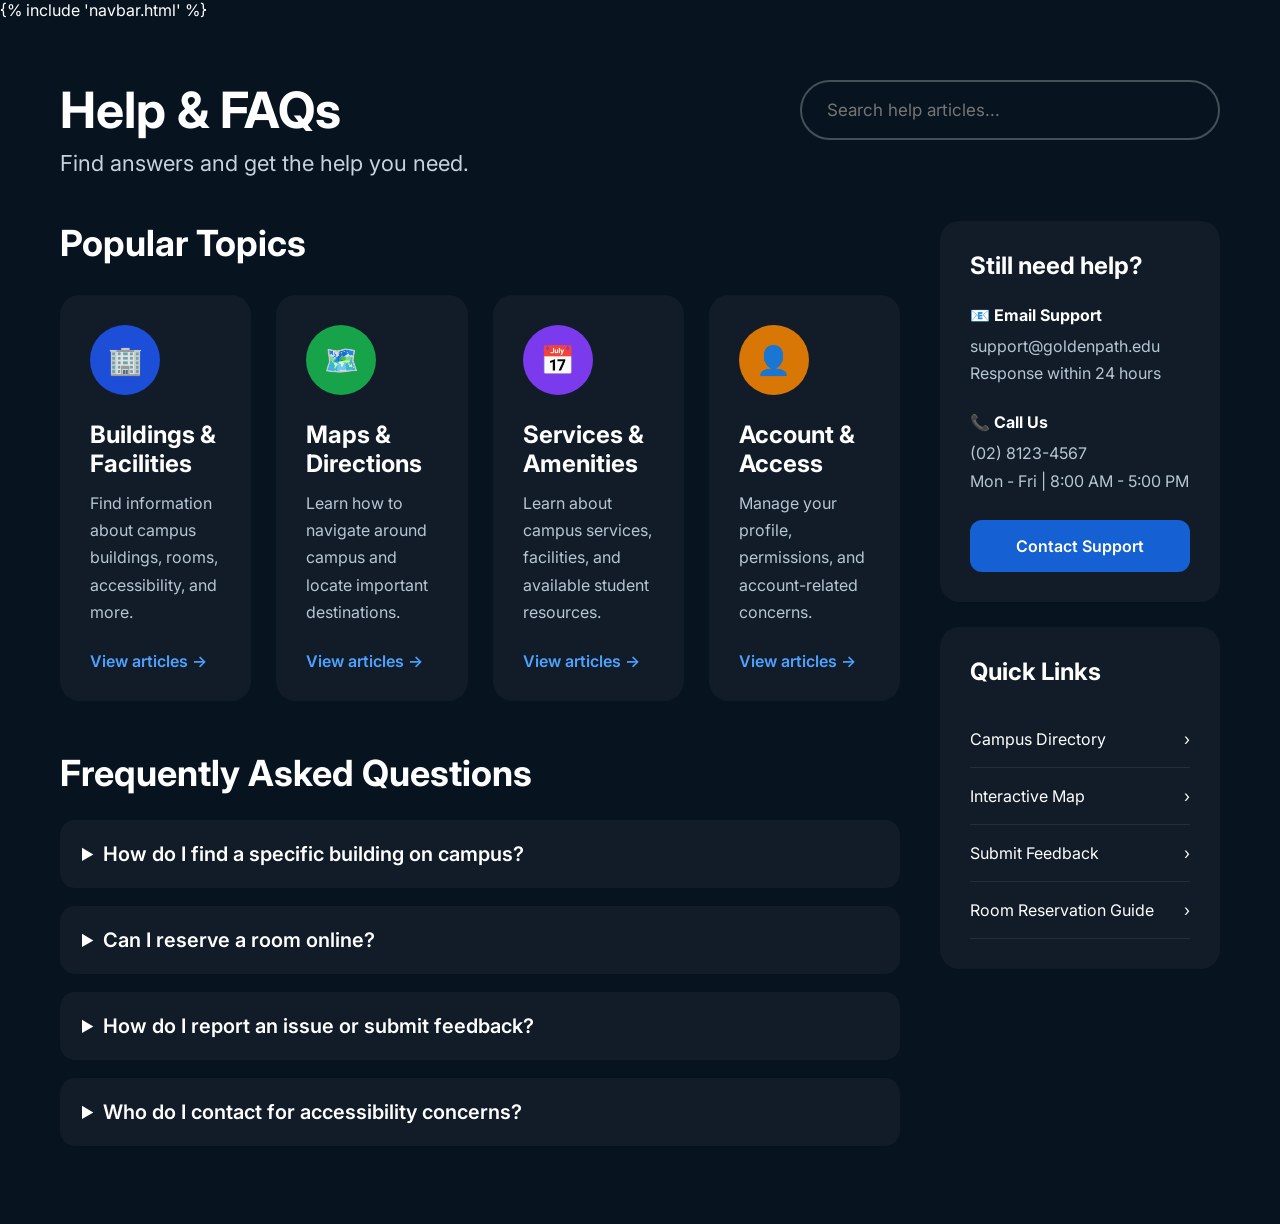
==== app/templates/help.html @ 7edee9b8 "add Help & FAQs page" ====
<!DOCTYPE html>
<html lang="en">
<head>
<meta charset="UTF-8">
<meta name="viewport" content="width=device-width, initial-scale=1.0">
<title>GoldenPath - Help & FAQs</title>

<link href="https://fonts.googleapis.com/css2?family=Inter:wght@400;500;600;700;800&display=swap" rel="stylesheet">

<style>

*{
margin:0;
padding:0;
box-sizing:border-box;
font-family:Inter,sans-serif;
}

body{
background:#071420;
color:white;
}

/*================ MAIN =================*/

.container{
padding:60px;
}

.header{
display:flex;
justify-content:space-between;
align-items:flex-start;
margin-bottom:45px;
}

.header h1{
font-size:50px;
margin-bottom:10px;
}

.header p{
font-size:22px;
color:#c6d3df;
}

.search{
width:420px;
}

.search input{
width:100%;
padding:18px 25px;
background:transparent;
border:2px solid rgba(255,255,255,.25);
border-radius:40px;
color:white;
font-size:17px;
}

/*================ GRID =================*/

.layout{

display:grid;
grid-template-columns:3fr 1fr;
gap:40px;

}

/*=============== CARDS ===============*/

.cards{
display:grid;
grid-template-columns:repeat(4,1fr);
gap:25px;
margin-top:30px;
margin-bottom:50px;
}

.card{

background:#111C28;
padding:30px;
border-radius:20px;
transition:.3s;

}

.card:hover{

transform:translateY(-5px);

}

.icon{

width:70px;
height:70px;
border-radius:50%;
display:flex;
justify-content:center;
align-items:center;
font-size:28px;
margin-bottom:25px;

}

.blue{background:#1D4ED8;}
.green{background:#16A34A;}
.purple{background:#7C3AED;}
.orange{background:#D97706;}

.card h3{

margin-bottom:12px;
font-size:24px;

}

.card p{

color:#b7c6d3;
line-height:1.7;
margin-bottom:25px;

}

.card a{

color:#4EA2FF;
text-decoration:none;
font-weight:600;

}

/*============== FAQ =================*/

.faq-title{

font-size:36px;
margin-bottom:25px;

}

details{

background:#111C28;
margin-bottom:18px;
border-radius:15px;
padding:22px;

}

summary{

cursor:pointer;
font-size:20px;
font-weight:600;

}

details p{

margin-top:18px;
color:#b7c6d3;
line-height:1.8;

}

/*============= SIDEBAR ==============*/

.sidebar{

display:flex;
flex-direction:column;
gap:25px;

}

.side-card{

background:#111C28;
padding:30px;
border-radius:20px;

}

.side-card h2{

margin-bottom:25px;

}

.contact{

margin-bottom:25px;

}

.contact h4{

margin-bottom:8px;

}

.contact p{

color:#b7c6d3;
line-height:1.7;

}

.btn{

margin-top:20px;
background:#1560D3;
padding:16px;
text-align:center;
border-radius:12px;
font-weight:600;
cursor:pointer;

}

.quick a{

display:flex;
justify-content:space-between;
padding:18px 0;
text-decoration:none;
color:white;
border-bottom:1px solid rgba(255,255,255,.08);

}

/*================ RESPONSIVE =================*/

@media(max-width:1200px){

.cards{
grid-template-columns:repeat(2,1fr);
}

.layout{
grid-template-columns:1fr;
}

}

@media(max-width:700px){

nav{
padding:20px;
flex-direction:column;
height:auto;
gap:20px;
}

.menu{
gap:20px;
flex-wrap:wrap;
justify-content:center;
}

.container{
padding:30px;
}

.cards{
grid-template-columns:1fr;
}

.header{
flex-direction:column;
gap:25px;
}

.search{
width:100%;
}

}

</style>

</head>
<body>

<!-- Navigation Bar -->
  {% include 'navbar.html' %}

<div class="container">

<div class="header">

<div>

<h1>Help & FAQs</h1>

<p>Find answers and get the help you need.</p>

</div>

<div class="search">

<input placeholder="Search help articles...">

</div>

</div>

<div class="layout">

<div>

<h2 style="font-size:36px;margin-bottom:25px;">Popular Topics</h2>

<div class="cards">

<div class="card">

<div class="icon blue">🏢</div>

<h3>Buildings & Facilities</h3>

<p>Find information about campus buildings, rooms, accessibility, and more.</p>

<a href="#">View articles →</a>

</div>

<div class="card">

<div class="icon green">🗺️</div>

<h3>Maps & Directions</h3>

<p>Learn how to navigate around campus and locate important destinations.</p>

<a href="#">View articles →</a>

</div>

<div class="card">

<div class="icon purple">📅</div>

<h3>Services & Amenities</h3>

<p>Learn about campus services, facilities, and available student resources.</p>

<a href="#">View articles →</a>

</div>

<div class="card">

<div class="icon orange">👤</div>

<h3>Account & Access</h3>

<p>Manage your profile, permissions, and account-related concerns.</p>

<a href="#">View articles →</a>

</div>

</div>

<h2 class="faq-title">

Frequently Asked Questions

</h2>

<details>

<summary>How do I find a specific building on campus?</summary>

<p>Go to the Directory page and search for the building name. You can also open the interactive map to view directions.</p>

</details>

<details>

<summary>Can I reserve a room online?</summary>

<p>Yes. Browse available rooms, choose a schedule, and submit your reservation request directly from GoldenPath.</p>

</details>

<details>

<summary>How do I report an issue or submit feedback?</summary>

<p>Use the Contact Support section or the feedback form available inside the Help Center.</p>

</details>

<details>

<summary>Who do I contact for accessibility concerns?</summary>

<p>Please contact the Student Affairs Office or email our support team for assistance.</p>

</details>

</div>

<div class="sidebar">

<div class="side-card">

<h2>Still need help?</h2>

<div class="contact">

<h4>📧 Email Support</h4>

<p>support@goldenpath.edu</p>

<p>Response within 24 hours</p>

</div>

<div class="contact">

<h4>📞 Call Us</h4>

<p>(02) 8123-4567</p>

<p>Mon - Fri | 8:00 AM - 5:00 PM</p>

</div>

<div class="btn">

Contact Support

</div>

</div>

<div class="side-card quick">

<h2>Quick Links</h2>

<a href="#"><span>Campus Directory</span><span>›</span></a>
<a href="#"><span>Interactive Map</span><span>›</span></a>
<a href="#"><span>Submit Feedback</span><span>›</span></a>
<a href="#"><span>Room Reservation Guide</span><span>›</span></a>

</div>

</div>

</div>

</div>

</body>
</html>
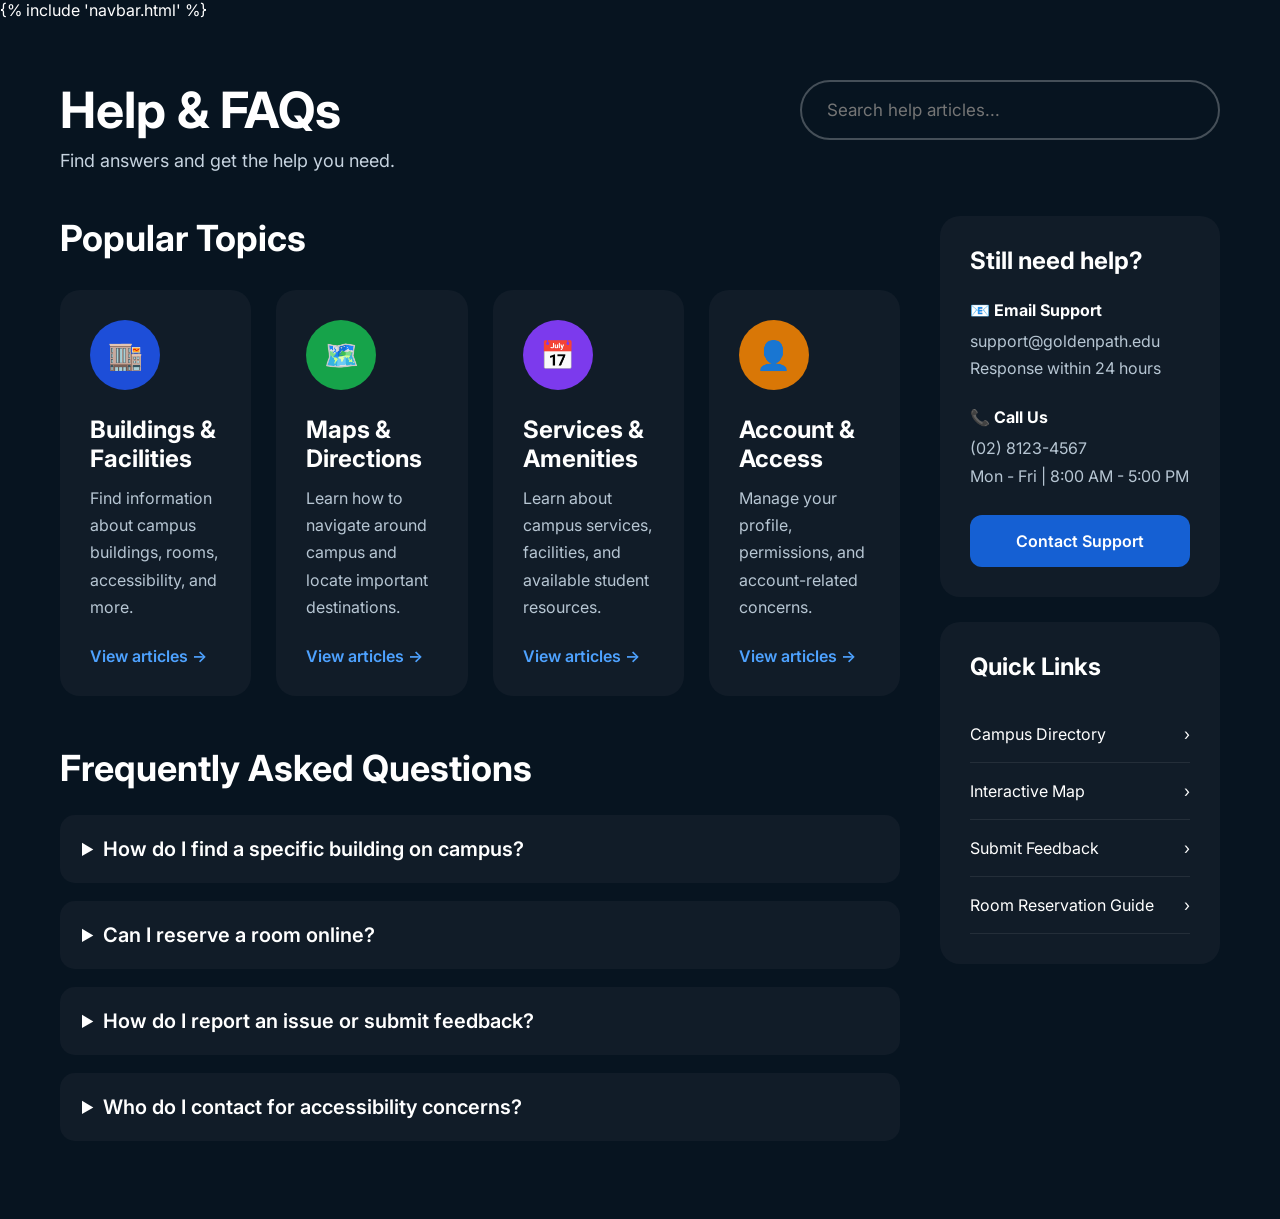
==== commit 332690e6: "add Features page" ====
--- a/app/templates/help.html
+++ b/app/templates/help.html
@@ -40,7 +40,7 @@
 }
 
 .header p{
-font-size:22px;
+font-size:18px;
 color:#c6d3df;
 }
 
@@ -320,7 +320,7 @@
 
 <div class="card">
 
-<div class="icon blue">🏢</div>
+<div class="icon blue">🏬</div>
 
 <h3>Buildings & Facilities</h3>
 
